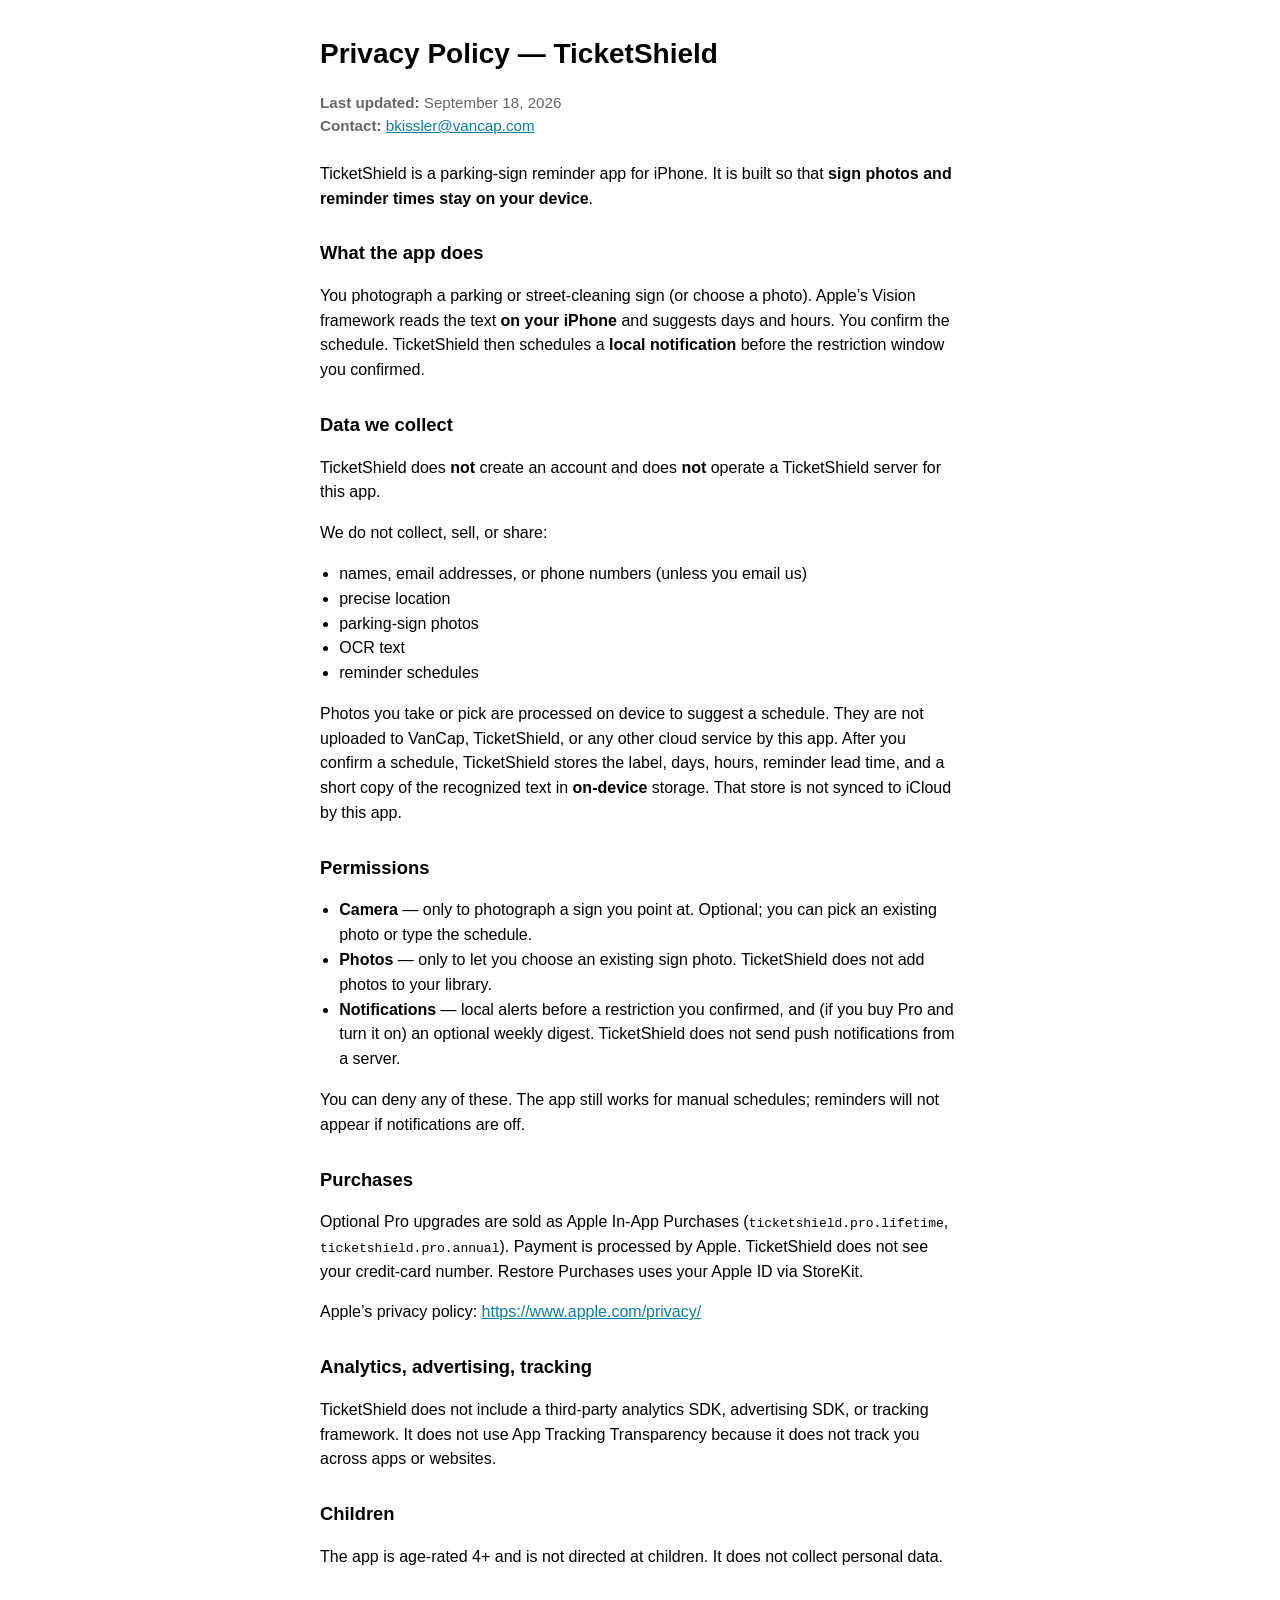
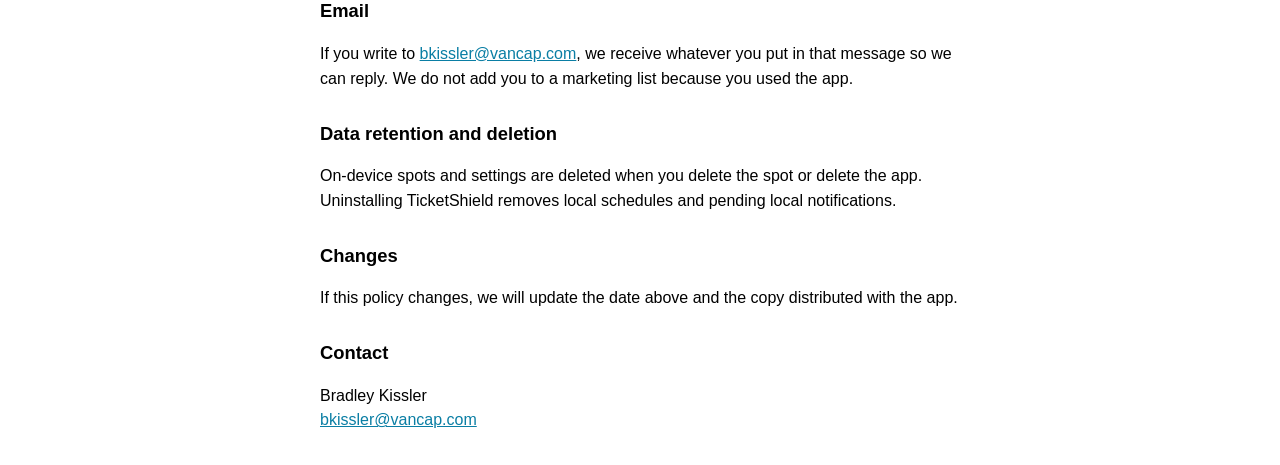
==== docs/privacy.html @ 4a149865 "Add GitHub Pages privacy policy under docs/ Host TicketShield's App Store Connect privacy policy fro" ====
<!DOCTYPE html>
<html lang="en">
<head>
  <meta charset="utf-8" />
  <meta name="viewport" content="width=device-width, initial-scale=1" />
  <title>Privacy Policy — TicketShield</title>
  <style>
    :root { color-scheme: light dark; }
    body { font-family: -apple-system, BlinkMacSystemFont, "Segoe UI", Roboto, Helvetica, Arial, sans-serif;
      line-height: 1.55; max-width: 40rem; margin: 2rem auto; padding: 0 1.25rem; }
    h1 { font-size: 1.75rem; margin-bottom: 0.25rem; }
    h2 { font-size: 1.15rem; margin-top: 1.75rem; }
    .meta { color: #666; font-size: 0.95rem; margin-bottom: 1.5rem; }
    ul { padding-left: 1.2rem; }
    a { color: #0a7ea4; }
  </style>
</head>
<body>
  <h1>Privacy Policy — TicketShield</h1>
  <p class="meta"><strong>Last updated:</strong> September 18, 2026<br />
  <strong>Contact:</strong> <a href="mailto:bkissler@vancap.com">bkissler@vancap.com</a></p>

  <p>TicketShield is a parking-sign reminder app for iPhone. It is built so that <strong>sign photos and reminder times stay on your device</strong>.</p>

  <h2>What the app does</h2>
  <p>You photograph a parking or street-cleaning sign (or choose a photo). Apple’s Vision framework reads the text <strong>on your iPhone</strong> and suggests days and hours. You confirm the schedule. TicketShield then schedules a <strong>local notification</strong> before the restriction window you confirmed.</p>

  <h2>Data we collect</h2>
  <p>TicketShield does <strong>not</strong> create an account and does <strong>not</strong> operate a TicketShield server for this app.</p>
  <p>We do not collect, sell, or share:</p>
  <ul>
    <li>names, email addresses, or phone numbers (unless you email us)</li>
    <li>precise location</li>
    <li>parking-sign photos</li>
    <li>OCR text</li>
    <li>reminder schedules</li>
  </ul>
  <p>Photos you take or pick are processed on device to suggest a schedule. They are not uploaded to VanCap, TicketShield, or any other cloud service by this app. After you confirm a schedule, TicketShield stores the label, days, hours, reminder lead time, and a short copy of the recognized text in <strong>on-device</strong> storage. That store is not synced to iCloud by this app.</p>

  <h2>Permissions</h2>
  <ul>
    <li><strong>Camera</strong> — only to photograph a sign you point at. Optional; you can pick an existing photo or type the schedule.</li>
    <li><strong>Photos</strong> — only to let you choose an existing sign photo. TicketShield does not add photos to your library.</li>
    <li><strong>Notifications</strong> — local alerts before a restriction you confirmed, and (if you buy Pro and turn it on) an optional weekly digest. TicketShield does not send push notifications from a server.</li>
  </ul>
  <p>You can deny any of these. The app still works for manual schedules; reminders will not appear if notifications are off.</p>

  <h2>Purchases</h2>
  <p>Optional Pro upgrades are sold as Apple In-App Purchases (<code>ticketshield.pro.lifetime</code>, <code>ticketshield.pro.annual</code>). Payment is processed by Apple. TicketShield does not see your credit-card number. Restore Purchases uses your Apple ID via StoreKit.</p>
  <p>Apple’s privacy policy: <a href="https://www.apple.com/privacy/">https://www.apple.com/privacy/</a></p>

  <h2>Analytics, advertising, tracking</h2>
  <p>TicketShield does not include a third-party analytics SDK, advertising SDK, or tracking framework. It does not use App Tracking Transparency because it does not track you across apps or websites.</p>

  <h2>Children</h2>
  <p>The app is age-rated 4+ and is not directed at children. It does not collect personal data.</p>

  <h2>Email</h2>
  <p>If you write to <a href="mailto:bkissler@vancap.com">bkissler@vancap.com</a>, we receive whatever you put in that message so we can reply. We do not add you to a marketing list because you used the app.</p>

  <h2>Data retention and deletion</h2>
  <p>On-device spots and settings are deleted when you delete the spot or delete the app. Uninstalling TicketShield removes local schedules and pending local notifications.</p>

  <h2>Changes</h2>
  <p>If this policy changes, we will update the date above and the copy distributed with the app.</p>

  <h2>Contact</h2>
  <p>Bradley Kissler<br /><a href="mailto:bkissler@vancap.com">bkissler@vancap.com</a></p>
</body>
</html>
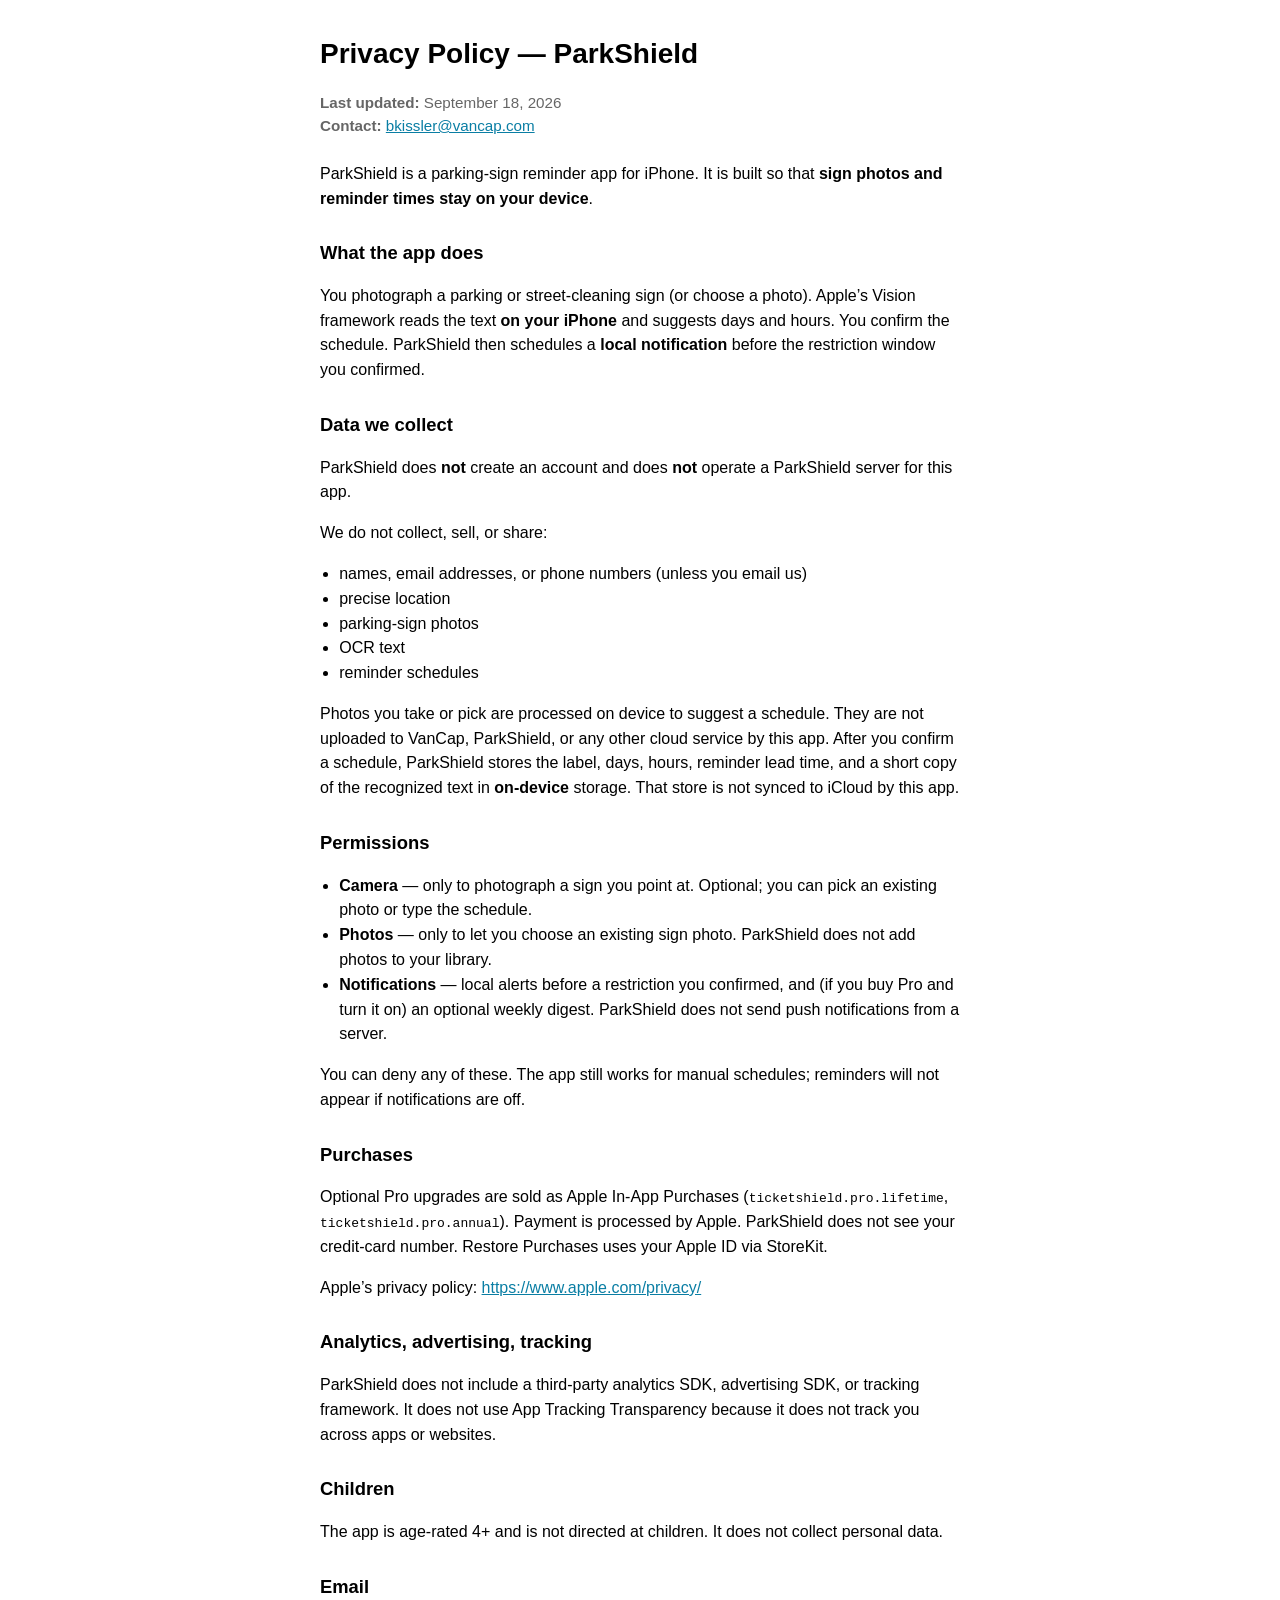
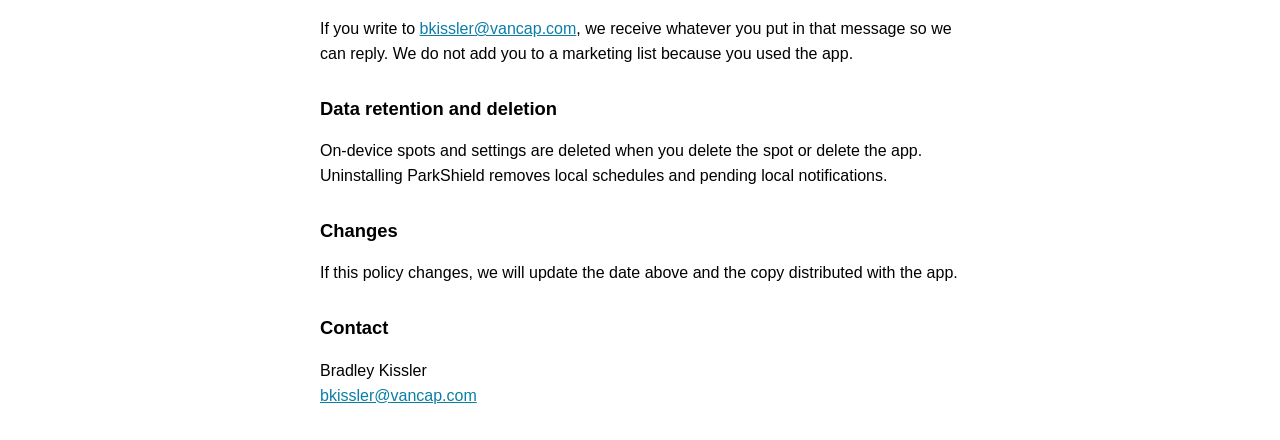
==== commit 291f547f: "Name the app ParkShield and build it on GitHub macOS. Keep bundle id com.vancap.ticketshield. Add a " ====
--- a/docs/privacy.html
+++ b/docs/privacy.html
@@ -3,7 +3,7 @@
 <head>
   <meta charset="utf-8" />
   <meta name="viewport" content="width=device-width, initial-scale=1" />
-  <title>Privacy Policy — TicketShield</title>
+  <title>Privacy Policy — ParkShield</title>
   <style>
     :root { color-scheme: light dark; }
     body { font-family: -apple-system, BlinkMacSystemFont, "Segoe UI", Roboto, Helvetica, Arial, sans-serif;
@@ -16,17 +16,17 @@
   </style>
 </head>
 <body>
-  <h1>Privacy Policy — TicketShield</h1>
+  <h1>Privacy Policy — ParkShield</h1>
   <p class="meta"><strong>Last updated:</strong> September 18, 2026<br />
   <strong>Contact:</strong> <a href="mailto:bkissler@vancap.com">bkissler@vancap.com</a></p>
 
-  <p>TicketShield is a parking-sign reminder app for iPhone. It is built so that <strong>sign photos and reminder times stay on your device</strong>.</p>
+  <p>ParkShield is a parking-sign reminder app for iPhone. It is built so that <strong>sign photos and reminder times stay on your device</strong>.</p>
 
   <h2>What the app does</h2>
-  <p>You photograph a parking or street-cleaning sign (or choose a photo). Apple’s Vision framework reads the text <strong>on your iPhone</strong> and suggests days and hours. You confirm the schedule. TicketShield then schedules a <strong>local notification</strong> before the restriction window you confirmed.</p>
+  <p>You photograph a parking or street-cleaning sign (or choose a photo). Apple’s Vision framework reads the text <strong>on your iPhone</strong> and suggests days and hours. You confirm the schedule. ParkShield then schedules a <strong>local notification</strong> before the restriction window you confirmed.</p>
 
   <h2>Data we collect</h2>
-  <p>TicketShield does <strong>not</strong> create an account and does <strong>not</strong> operate a TicketShield server for this app.</p>
+  <p>ParkShield does <strong>not</strong> create an account and does <strong>not</strong> operate a ParkShield server for this app.</p>
   <p>We do not collect, sell, or share:</p>
   <ul>
     <li>names, email addresses, or phone numbers (unless you email us)</li>
@@ -35,22 +35,22 @@
     <li>OCR text</li>
     <li>reminder schedules</li>
   </ul>
-  <p>Photos you take or pick are processed on device to suggest a schedule. They are not uploaded to VanCap, TicketShield, or any other cloud service by this app. After you confirm a schedule, TicketShield stores the label, days, hours, reminder lead time, and a short copy of the recognized text in <strong>on-device</strong> storage. That store is not synced to iCloud by this app.</p>
+  <p>Photos you take or pick are processed on device to suggest a schedule. They are not uploaded to VanCap, ParkShield, or any other cloud service by this app. After you confirm a schedule, ParkShield stores the label, days, hours, reminder lead time, and a short copy of the recognized text in <strong>on-device</strong> storage. That store is not synced to iCloud by this app.</p>
 
   <h2>Permissions</h2>
   <ul>
     <li><strong>Camera</strong> — only to photograph a sign you point at. Optional; you can pick an existing photo or type the schedule.</li>
-    <li><strong>Photos</strong> — only to let you choose an existing sign photo. TicketShield does not add photos to your library.</li>
-    <li><strong>Notifications</strong> — local alerts before a restriction you confirmed, and (if you buy Pro and turn it on) an optional weekly digest. TicketShield does not send push notifications from a server.</li>
+    <li><strong>Photos</strong> — only to let you choose an existing sign photo. ParkShield does not add photos to your library.</li>
+    <li><strong>Notifications</strong> — local alerts before a restriction you confirmed, and (if you buy Pro and turn it on) an optional weekly digest. ParkShield does not send push notifications from a server.</li>
   </ul>
   <p>You can deny any of these. The app still works for manual schedules; reminders will not appear if notifications are off.</p>
 
   <h2>Purchases</h2>
-  <p>Optional Pro upgrades are sold as Apple In-App Purchases (<code>ticketshield.pro.lifetime</code>, <code>ticketshield.pro.annual</code>). Payment is processed by Apple. TicketShield does not see your credit-card number. Restore Purchases uses your Apple ID via StoreKit.</p>
+  <p>Optional Pro upgrades are sold as Apple In-App Purchases (<code>ticketshield.pro.lifetime</code>, <code>ticketshield.pro.annual</code>). Payment is processed by Apple. ParkShield does not see your credit-card number. Restore Purchases uses your Apple ID via StoreKit.</p>
   <p>Apple’s privacy policy: <a href="https://www.apple.com/privacy/">https://www.apple.com/privacy/</a></p>
 
   <h2>Analytics, advertising, tracking</h2>
-  <p>TicketShield does not include a third-party analytics SDK, advertising SDK, or tracking framework. It does not use App Tracking Transparency because it does not track you across apps or websites.</p>
+  <p>ParkShield does not include a third-party analytics SDK, advertising SDK, or tracking framework. It does not use App Tracking Transparency because it does not track you across apps or websites.</p>
 
   <h2>Children</h2>
   <p>The app is age-rated 4+ and is not directed at children. It does not collect personal data.</p>
@@ -59,7 +59,7 @@
   <p>If you write to <a href="mailto:bkissler@vancap.com">bkissler@vancap.com</a>, we receive whatever you put in that message so we can reply. We do not add you to a marketing list because you used the app.</p>
 
   <h2>Data retention and deletion</h2>
-  <p>On-device spots and settings are deleted when you delete the spot or delete the app. Uninstalling TicketShield removes local schedules and pending local notifications.</p>
+  <p>On-device spots and settings are deleted when you delete the spot or delete the app. Uninstalling ParkShield removes local schedules and pending local notifications.</p>
 
   <h2>Changes</h2>
   <p>If this policy changes, we will update the date above and the copy distributed with the app.</p>
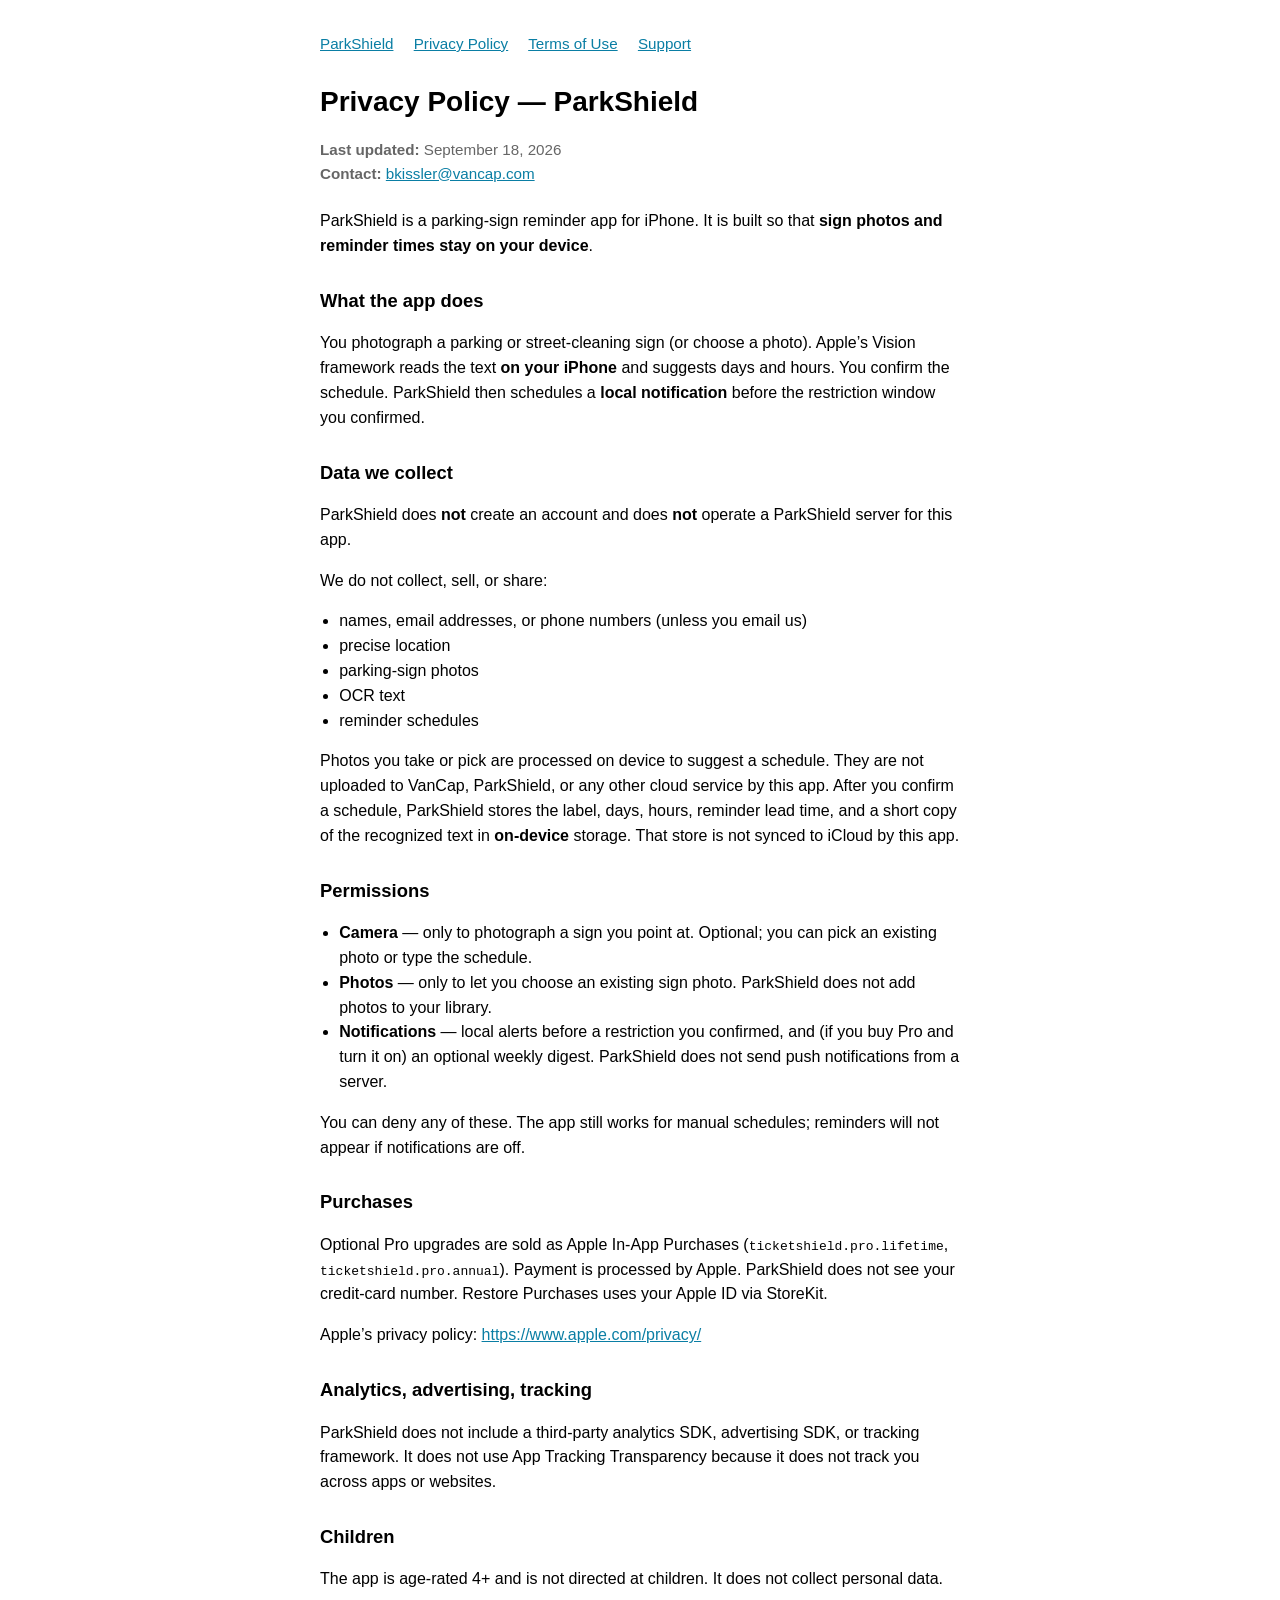
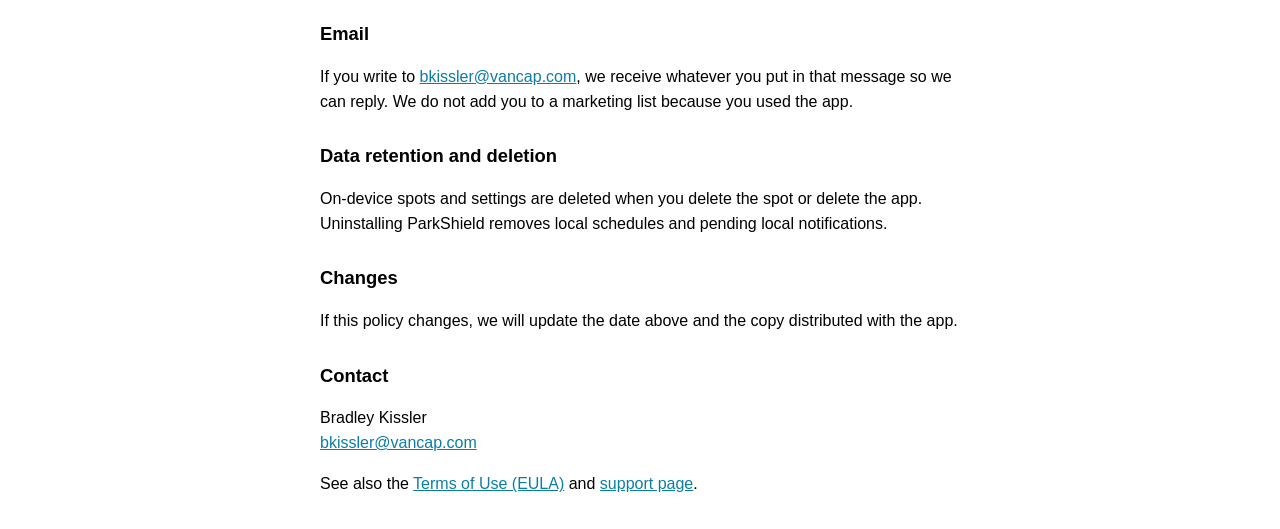
==== commit 20f6a103: "Prepare ParkShield legal pages and a gated TestFlight upload. Host privacy, terms, and support for G" ====
--- a/docs/privacy.html
+++ b/docs/privacy.html
@@ -4,18 +4,15 @@
   <meta charset="utf-8" />
   <meta name="viewport" content="width=device-width, initial-scale=1" />
   <title>Privacy Policy — ParkShield</title>
-  <style>
-    :root { color-scheme: light dark; }
-    body { font-family: -apple-system, BlinkMacSystemFont, "Segoe UI", Roboto, Helvetica, Arial, sans-serif;
-      line-height: 1.55; max-width: 40rem; margin: 2rem auto; padding: 0 1.25rem; }
-    h1 { font-size: 1.75rem; margin-bottom: 0.25rem; }
-    h2 { font-size: 1.15rem; margin-top: 1.75rem; }
-    .meta { color: #666; font-size: 0.95rem; margin-bottom: 1.5rem; }
-    ul { padding-left: 1.2rem; }
-    a { color: #0a7ea4; }
-  </style>
+  <link rel="stylesheet" href="style.css" />
 </head>
 <body>
+  <nav>
+    <a href="index.html">ParkShield</a>
+    <a href="privacy.html">Privacy Policy</a>
+    <a href="terms.html">Terms of Use</a>
+    <a href="support.html">Support</a>
+  </nav>
   <h1>Privacy Policy — ParkShield</h1>
   <p class="meta"><strong>Last updated:</strong> September 18, 2026<br />
   <strong>Contact:</strong> <a href="mailto:bkissler@vancap.com">bkissler@vancap.com</a></p>
@@ -66,5 +63,6 @@
 
   <h2>Contact</h2>
   <p>Bradley Kissler<br /><a href="mailto:bkissler@vancap.com">bkissler@vancap.com</a></p>
+  <p>See also the <a href="terms.html">Terms of Use (EULA)</a> and <a href="support.html">support page</a>.</p>
 </body>
 </html>
--- a/docs/style.css
+++ b/docs/style.css
@@ -0,0 +1,16 @@
+:root { color-scheme: light dark; }
+body {
+  font-family: -apple-system, BlinkMacSystemFont, "Segoe UI", Roboto, Helvetica, Arial, sans-serif;
+  line-height: 1.55;
+  max-width: 40rem;
+  margin: 2rem auto;
+  padding: 0 1.25rem;
+}
+h1 { font-size: 1.75rem; margin-bottom: 0.25rem; }
+h2 { font-size: 1.15rem; margin-top: 1.75rem; }
+.meta { color: #666; font-size: 0.95rem; margin-bottom: 1.5rem; }
+ul { padding-left: 1.2rem; }
+a { color: #0a7ea4; }
+nav { margin: 0 0 1.5rem; font-size: 0.95rem; }
+nav a { margin-right: 1rem; }
+footer { margin-top: 2.5rem; font-size: 0.95rem; }
